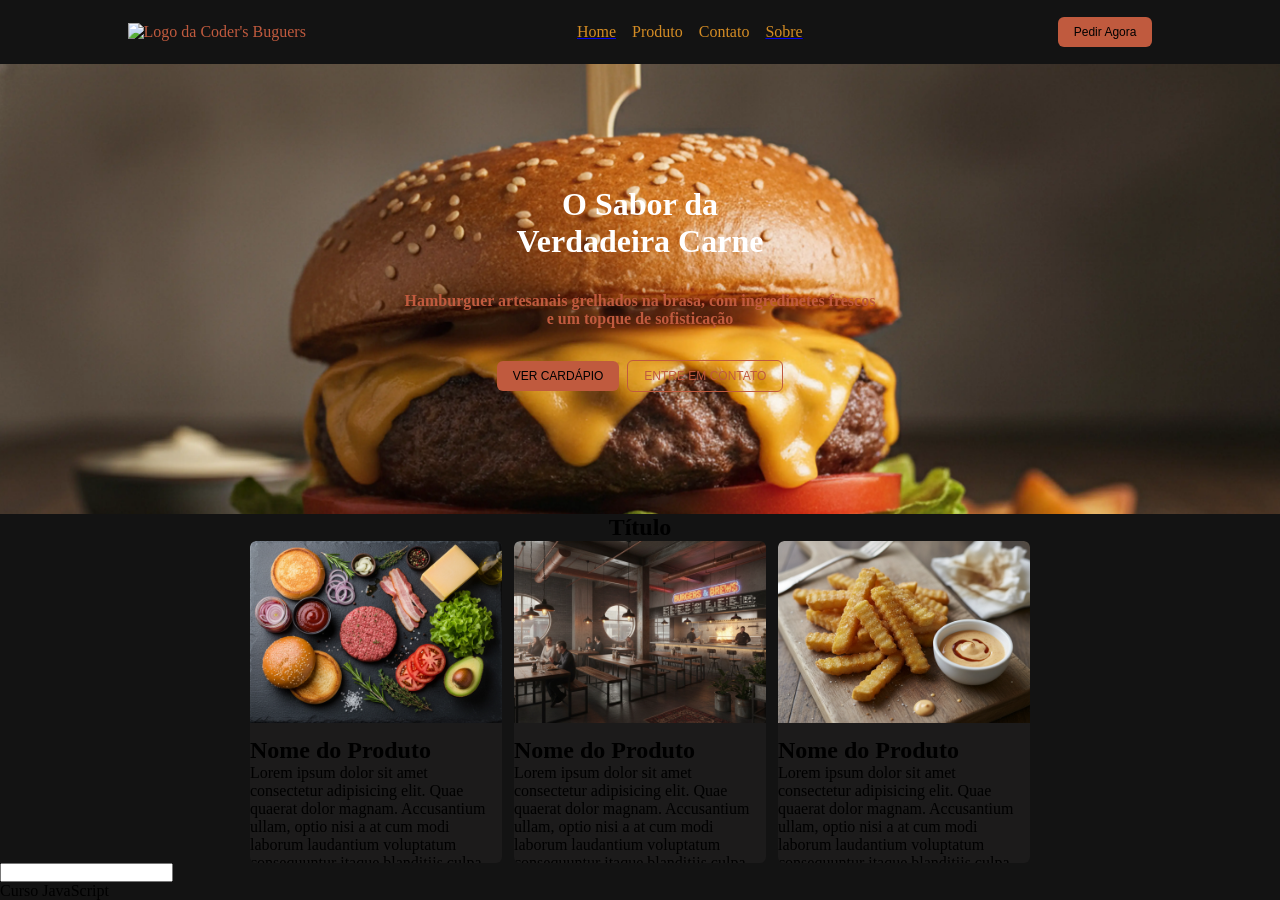
==== index.html @ d0cb2e18 "feat: banner stylization" ====
<!doctype html>
<html lang="pt-br">
  <head>
    <meta charset="UTF-8" />
    <meta name="viewport" content="width=device-width, initial-scale=1.0" />
    <title>Coder's Buguers</title>
    <link rel="stylesheet" href="style.css" />
  </head>
  <body>
    <header>
      <div>
        <img src="" alt="Logo da Coder's Buguers" />
      </div>
      <nav>
        <ul>
          <a href="#">
            <li class="nav-link">Home</li>
          </a>
          <li class="nav-link">Produto</li>
          <li class="nav-link">Contato</li>
          <a href="./sobre.html">
            <li class="nav-link">Sobre</li>
          </a>
        </ul>
      </nav>
      <button class="ask">Pedir Agora</button>
    </header>

    <div class="banner">
      <div class="container">
        <h2 class="title-banner">O Sabor da <br> Verdadeira Carne</h2>
        <p class="description-banner">Hamburguer artesanais grelhados na brasa, com ingredinetes frescos <br> e um topque de sofisticação </p>
        <div class="btn-menu">
          <button class="btn btn-banner">VER CARDÁPIO</button>
          <button class="btn btn-contact">ENTRE EM CONTATO</button>
        </div>
      </div>
      </div>
    </div>

    <section class="carrocel-blog">
      <h2>Título</h2>
      <div class="carrocel-product">
        <div class="card-product">
          <img class="box-img" src="./img/img1.webp" alt="Produto" />
          <h2 class="box-title">Nome do Produto</h2>
          <p class="text word">
            Lorem ipsum dolor sit amet consectetur adipisicing elit. Quae
            quaerat dolor magnam. Accusantium ullam, optio nisi a at cum modi
            laborum laudantium voluptatum consequuntur itaque blanditiis culpa
            nostrum impedit saepe!
          </p>
        </div>
        <div class="card-product">
          <img class="box-img" src="./img/img2.webp" alt="Produto" />
          <h2 class="box-title">Nome do Produto</h2>
          <p class="text word">
            Lorem ipsum dolor sit amet consectetur adipisicing elit. Quae
            quaerat dolor magnam. Accusantium ullam, optio nisi a at cum modi
            laborum laudantium voluptatum consequuntur itaque blanditiis culpa
            nostrum impedit saepe!
          </p>
        </div>
        <div class="card-product">
          <img class="box-img" src="img/img3.webp" alt="Produto" />
          <h2 class="box-title">Nome do Produto</h2>
          <p class="text word">
            Lorem ipsum dolor sit amet consectetur adipisicing elit. Quae
            quaerat dolor magnam. Accusantium ullam, optio nisi a at cum modi
            laborum laudantium voluptatum consequuntur itaque blanditiis culpa
            nostrum impedit saepe!
          </p>
        </div>
      </div>
    </section>
    
    <section>
      <form>
        <input type="text" />
      </form>
    </section>
    <footer>
      <p>Curso JavaScript</p>
    </footer>
    <script src="./script.js"></script>
  </body>
</html>
---- style.css ----
:root {
  --primary: #c05a3e;
  --secondary: #d48c24;
  --tertiary: #131313;
  --neutral: #575555;
  --background-card: #1c1b1b;
}

* {
  margin: 0;
  padding: 0;
  box-sizing: border-box;
}

body {
  background-color: var(--tertiary);
  height: 100dvb;
}

/**************************** HEADER *******************************/

header {
  color: var(--primary);
  display: flex;
  justify-content: space-around;
  align-items: center;
  height: 64px;
}

ul {
  display: flex;
  list-style-type: none;
}

.nav-link {
  display: flex;
  border-radius: 0px;
  padding-left: 16px;
  color: var(--secondary);
}

.nav-link:hover {
  cursor: pointer;
  color: var(--primary);
}

.nav-link:active {
  color: green;
  border-bottom: 8px;
}

.ask {
  display: flex;
  background-color: var(--primary);
  font-size: 12px;
  padding: 8px 16px;
  border-radius: 6px;
  cursor: pointer;
  border: none;
}

.ask {
  display: flex;
  background-color: var(--primary);
  font-size: 12px;
  padding: 8px 16px;
  border-radius: 6px;
  cursor: pointer;
  border: none;
}

/**************************** HEADER *******************************/
/**************************** BANNER *******************************/

.banner {
  height: 450px;
  display: flex;
  align-items: center;
  justify-content: center;
  background-image: url("./img/img4.webp");
  background-repeat: no-repeat;
  background-size: 100%;
}

.container {
  display: flex;
  flex-direction: column;
  gap: 32px;
}

.title-banner {
  color: white;
  font-size: 32px;
  font-weight: bold;
  text-align: center;
}

.description-banner {
  color: var(--primary);
  font-size: 16px;
  font-weight: bolder;
  text-align: center;
}

.btn-menu{
  display: flex;
  align-items: center;
  justify-content: center;
  gap: 8px;
}

.btn {
  font-size: 12px;
  padding: 8px 16px;
  border-radius: 6px;
  cursor: pointer;
  border: none;
}

.btn-banner {
  background-color: var(--primary);
  font-size: 12px;
}

.btn-contact{
  background-color: transparent;
  border: 2px var(--primary) solid;
  color: var(--primary);
  border-width: thin;
  font-size: 12px;
}

/**************************** BANNER *******************************/
/****************************  BLOG  *******************************/
.carrocel-blog {
  display: flex;
  flex-direction: column;
  align-items: center;
}

.carrocel-product {
  display: flex;
  gap: 12px;
}

.card-product {
  background-color: aliceblue;
  width: 252px;
  height: 322px;
  background-color: #1c1b1b;
  overflow: hidden;
  border-radius: 6px;
}

.box-img {
  width: 252px;
  height: 182px;
  margin-right: 15px;
  margin-bottom: 10px;
  overflow: hidden;
  border-radius: 6px 6px 0px 0px;
}

/****************************  BLOG  *******************************/
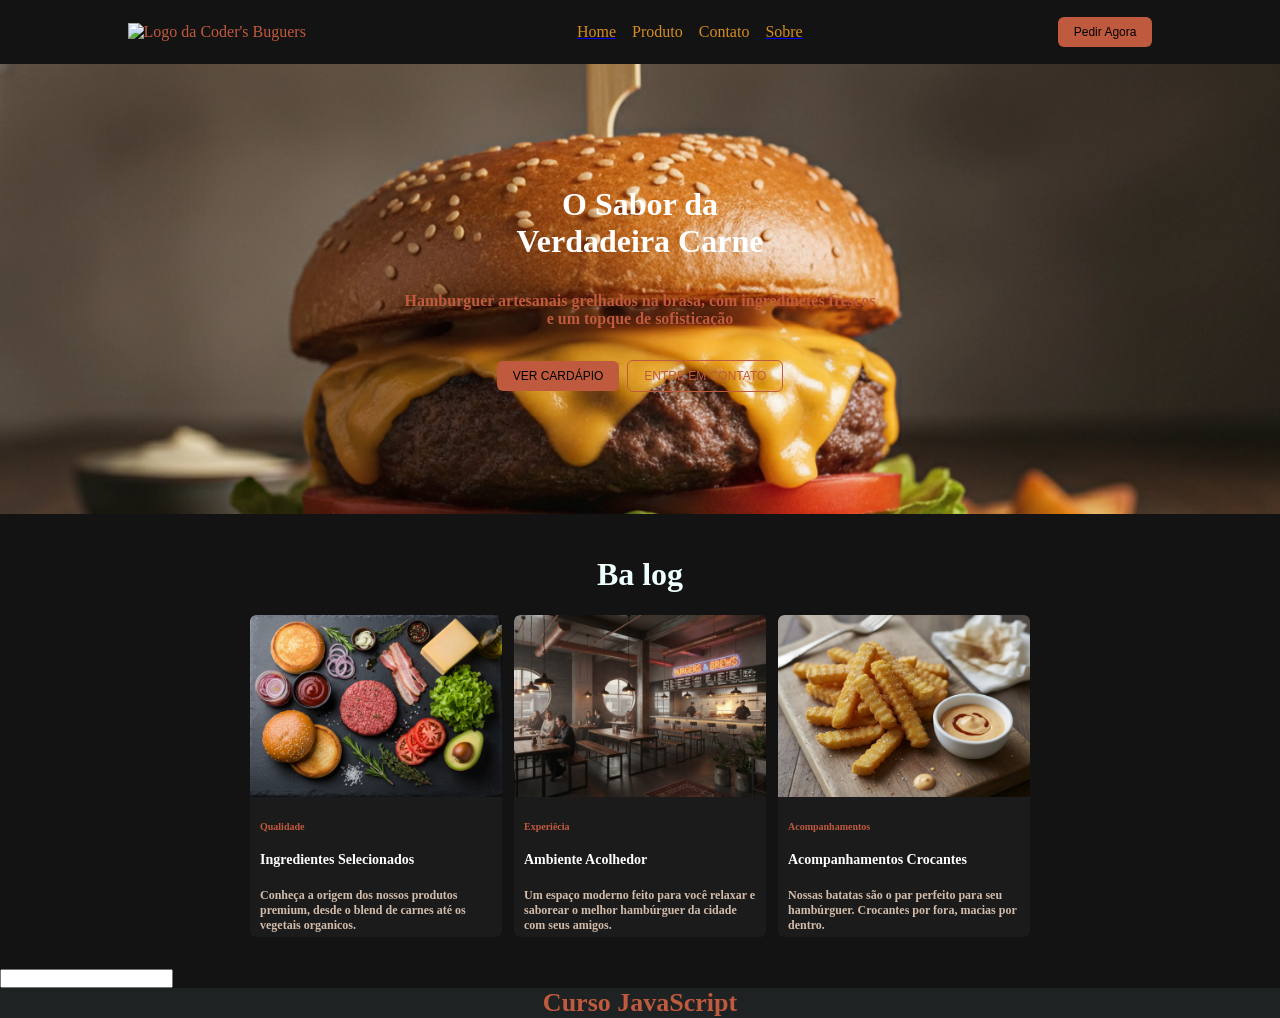
==== commit 409f96bf: "fix: soluction conflicts" ====
--- a/index.html
+++ b/index.html
@@ -39,39 +39,38 @@
     </div>
 
     <section class="carrocel-blog">
-      <h2>Título</h2>
+      <h2 class="sub">Ba log</h2>
       <div class="carrocel-product">
         <div class="card-product">
-          <img class="box-img" src="./img/img1.webp" alt="Produto" />
-          <h2 class="box-title">Nome do Produto</h2>
-          <p class="text word">
-            Lorem ipsum dolor sit amet consectetur adipisicing elit. Quae
-            quaerat dolor magnam. Accusantium ullam, optio nisi a at cum modi
-            laborum laudantium voluptatum consequuntur itaque blanditiis culpa
-            nostrum impedit saepe!
-          </p>
-        </div>
-        <div class="card-product">
-          <img class="box-img" src="./img/img2.webp" alt="Produto" />
-          <h2 class="box-title">Nome do Produto</h2>
-          <p class="text word">
-            Lorem ipsum dolor sit amet consectetur adipisicing elit. Quae
-            quaerat dolor magnam. Accusantium ullam, optio nisi a at cum modi
-            laborum laudantium voluptatum consequuntur itaque blanditiis culpa
-            nostrum impedit saepe!
-          </p>
-        </div>
-        <div class="card-product">
-          <img class="box-img" src="img/img3.webp" alt="Produto" />
-          <h2 class="box-title">Nome do Produto</h2>
-          <p class="text word">
-            Lorem ipsum dolor sit amet consectetur adipisicing elit. Quae
-            quaerat dolor magnam. Accusantium ullam, optio nisi a at cum modi
-            laborum laudantium voluptatum consequuntur itaque blanditiis culpa
-            nostrum impedit saepe!
-          </p>
-        </div>
+        <img class="box-img" src="./img/img1.webp" alt="Produto" />
+        <h2 class="box-title">Qualidade</h2>
+        <h3 class="boxh3">Ingredientes Selecionados</h3>
+        <p class="text-word">
+          Conheça a origem dos nossos produtos
+          premium, desde o blend de carnes até os
+          vegetais organicos.
+        </p>
       </div>
+      <div class="card-product">
+        <img class="box-img" src="./img/img2.webp" alt="Produto" />
+        <h2 class="box-title"> Experiêcia </h2>
+        <h3 class="boxh3">Ambiente Acolhedor</h3>
+        <p class="text-word">
+          Um espaço moderno feito para você relaxar e
+          saborear o melhor hambúrguer da cidade com
+          seus amigos.
+        </p>
+      </div>
+      <div class="card-product">
+        <img class="box-img" src="img/img3.webp" alt="Produto" />
+        <h2 class="box-title">Acompanhamentos</h2>
+        <h3 class="boxh3">Acompanhamentos Crocantes</h3>
+        <p class="text-word">
+            Nossas batatas são o par perfeito para seu hambúrguer. Crocantes por fora, macias por dentro. 
+        </p>
+      </div>
+      </div>
+      
     </section>
     
     <section>
@@ -79,8 +78,8 @@
         <input type="text" />
       </form>
     </section>
-    <footer>
-      <p>Curso JavaScript</p>
+    <footer class="footer">
+      <p class="blogone">Curso JavaScript</p>
     </footer>
     <script src="./script.js"></script>
   </body>
--- a/style.css
+++ b/style.css
@@ -1,9 +1,10 @@
-:root {
-  --primary: #c05a3e;
-  --secondary: #d48c24;
-  --tertiary: #131313;
-  --neutral: #575555;
-  --background-card: #1c1b1b;
+:root{
+    --primary: #C05A3E;
+    --secondary: #D48C24;
+    --tertiary: #131313;
+    --neutral: #575555;
+    --background-card: #1C1B1B;
+    
 }
 
 * {
@@ -136,6 +137,7 @@
   display: flex;
   flex-direction: column;
   align-items: center;
+  padding: 32px;
 }
 
 .carrocel-product {
@@ -159,6 +161,44 @@
   margin-bottom: 10px;
   overflow: hidden;
   border-radius: 6px 6px 0px 0px;
-}
-
+  
+}
+
+.text-word{
+    color:#D1BCAB;
+    font-size: 12px;
+    font-weight: bold;
+    padding: 10px;
+    
+}
+.box-title{
+    color:var(--primary);
+    padding: 10px;
+    font-size: 10px;
+}
+    .sub{
+      
+      background-color: var(--tertiary);
+      color: azure;
+      font-size: 32px;
+      padding: 10px;
+      margin-bottom: 12px;
+    }
+    
+    .boxh3{
+      color: white;
+      font-size: 14px;
+      padding: 10px;
+
+      }
 /****************************  BLOG  *******************************/
+.footer{
+  background-color: rgb(31, 34, 34);
+  
+}
+.blogone{
+  text-align: center;
+  color: #C05A3E;
+  font-size: 26px;
+  font-weight: bold;
+}
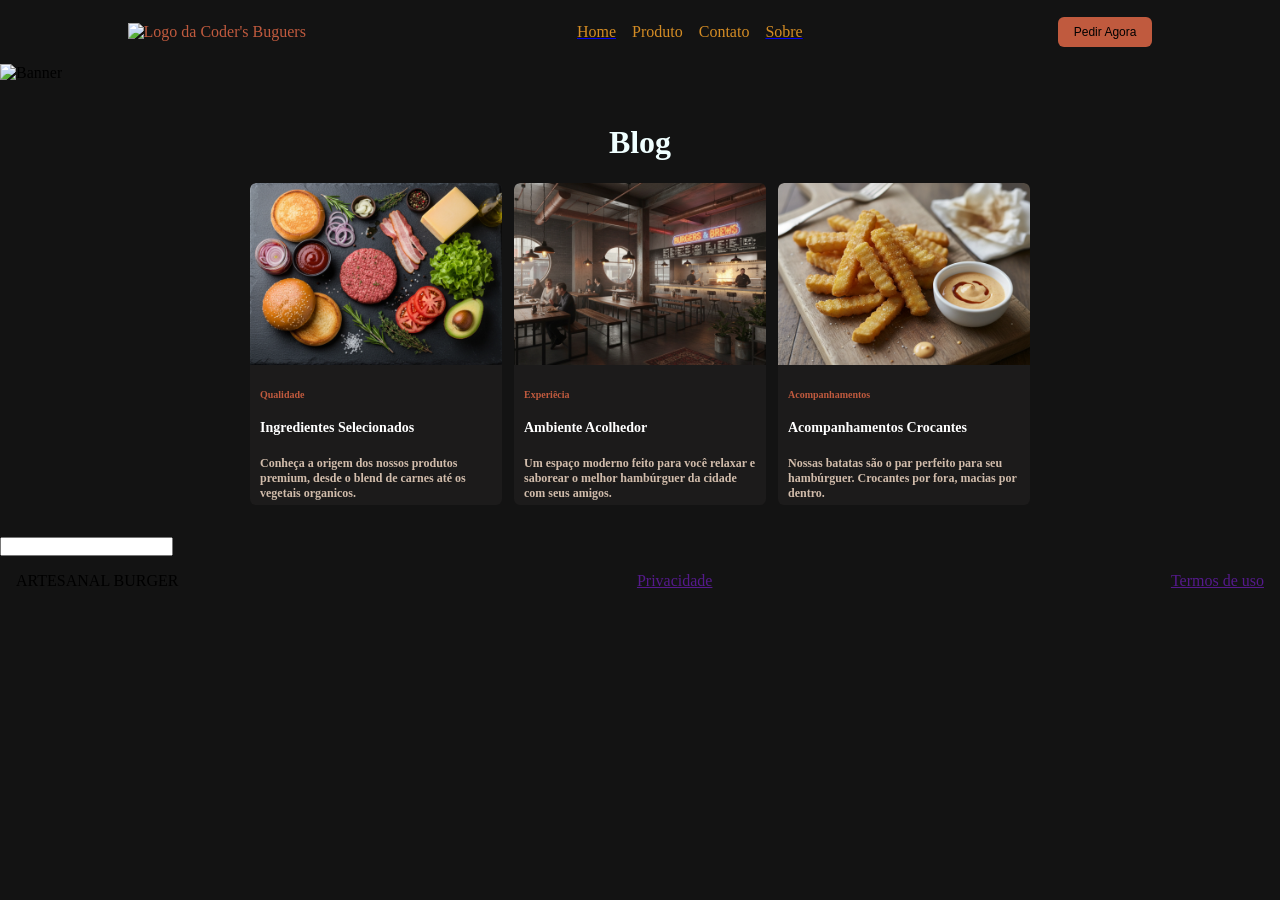
==== commit e9f1eee7: "feat: changes style" ====
--- a/index.html
+++ b/index.html
@@ -1,45 +1,42 @@
 <!doctype html>
 <html lang="pt-br">
-  <head>
-    <meta charset="UTF-8" />
-    <meta name="viewport" content="width=device-width, initial-scale=1.0" />
-    <title>Coder's Buguers</title>
-    <link rel="stylesheet" href="style.css" />
-  </head>
-  <body>
+<head>
+  <meta charset="UTF-8" />
+  <meta name="viewport" content="width=device-width, initial-scale=1.0" />
+  <title>Coder's Buguers</title>
+  <link rel="stylesheet" href="style.css" />
+</head>
+<body>
     <header>
-      <div>
+       <div>
         <img src="" alt="Logo da Coder's Buguers" />
-      </div>
+      </div>  
       <nav>
         <ul>
-          <a href="#">
-            <li class="nav-link">Home</li>
-          </a>
+          <a href="#" >
+            <li class="nav-link">Home</li>          
+          </a> 
           <li class="nav-link">Produto</li>
           <li class="nav-link">Contato</li>
-          <a href="./sobre.html">
+          <a href="./sobre.html" >
             <li class="nav-link">Sobre</li>
-          </a>
-        </ul>
+          </a> 
+        </ul> 
       </nav>
-      <button class="ask">Pedir Agora</button>
+      <button class="ask">
+        Pedir Agora
+      </button>
+    
+
+
     </header>
-
+    
     <div class="banner">
-      <div class="container">
-        <h2 class="title-banner">O Sabor da <br> Verdadeira Carne</h2>
-        <p class="description-banner">Hamburguer artesanais grelhados na brasa, com ingredinetes frescos <br> e um topque de sofisticação </p>
-        <div class="btn-menu">
-          <button class="btn btn-banner">VER CARDÁPIO</button>
-          <button class="btn btn-contact">ENTRE EM CONTATO</button>
-        </div>
-      </div>
-      </div>
+      <img src="" alt="Banner" />
     </div>
 
     <section class="carrocel-blog">
-      <h2 class="sub">Ba log</h2>
+      <h2 class="sub">Blog</h2>
       <div class="carrocel-product">
         <div class="card-product">
         <img class="box-img" src="./img/img1.webp" alt="Produto" />
@@ -72,15 +69,16 @@
       </div>
       
     </section>
-    
     <section>
       <form>
         <input type="text" />
       </form>
     </section>
     <footer class="footer">
-      <p class="blogone">Curso JavaScript</p>
+      <p class="f1">ARTESANAL BURGER</p>
+      <a href="">Privacidade</a>
+      <a href="">Termos de uso</a>
     </footer>
     <script src="./script.js"></script>
-  </body>
-</html>
+</body>
+</html>
--- a/style.css
+++ b/style.css
@@ -73,44 +73,9 @@
 /**************************** HEADER *******************************/
 /**************************** BANNER *******************************/
 
-.banner {
-  height: 450px;
+#nav-cardapio {
   display: flex;
-  align-items: center;
-  justify-content: center;
-  background-image: url("./img/img4.webp");
-  background-repeat: no-repeat;
-  background-size: 100%;
-}
-
-.container {
-  display: flex;
-  flex-direction: column;
-  gap: 32px;
-}
-
-.title-banner {
-  color: white;
-  font-size: 32px;
-  font-weight: bold;
-  text-align: center;
-}
-
-.description-banner {
-  color: var(--primary);
-  font-size: 16px;
-  font-weight: bolder;
-  text-align: center;
-}
-
-.btn-menu{
-  display: flex;
-  align-items: center;
-  justify-content: center;
-  gap: 8px;
-}
-
-.btn {
+  background-color: var(--primary);
   font-size: 12px;
   padding: 8px 16px;
   border-radius: 6px;
@@ -118,17 +83,14 @@
   border: none;
 }
 
-.btn-banner {
-  background-color: var(--primary);
+#nav-contado {
+  display: flex;
+  justify-content: space-evenly;
+  border-radius: 6px;
+  border: solid var(--primary);
   font-size: 12px;
-}
-
-.btn-contact{
-  background-color: transparent;
-  border: 2px var(--primary) solid;
+  padding: 8px 16px;
   color: var(--primary);
-  border-width: thin;
-  font-size: 12px;
 }
 
 /**************************** BANNER *******************************/
@@ -193,12 +155,9 @@
       }
 /****************************  BLOG  *******************************/
 .footer{
-  background-color: rgb(31, 34, 34);
+  display: flex;
+  justify-content: space-between;
+  align-items: center;
+  padding: 16px 16px;
   
 }
-.blogone{
-  text-align: center;
-  color: #C05A3E;
-  font-size: 26px;
-  font-weight: bold;
-}
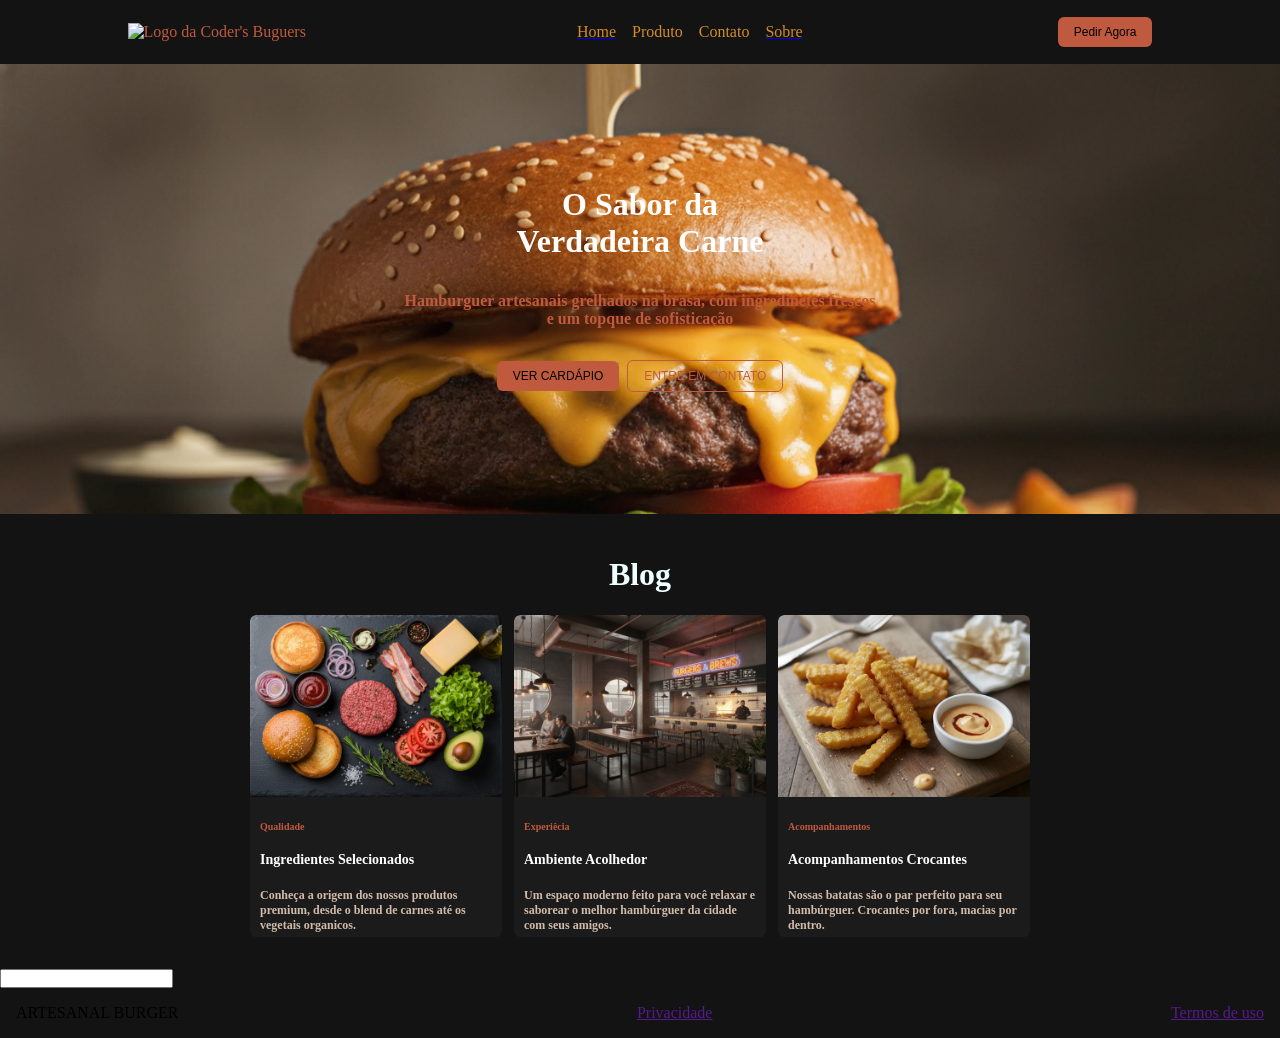
==== commit e0842a7d: "Merge branch 'main' of https://github.com/tetevosacramento-spec/coders-burguer" ====
--- a/index.html
+++ b/index.html
@@ -1,38 +1,41 @@
 <!doctype html>
 <html lang="pt-br">
-<head>
-  <meta charset="UTF-8" />
-  <meta name="viewport" content="width=device-width, initial-scale=1.0" />
-  <title>Coder's Buguers</title>
-  <link rel="stylesheet" href="style.css" />
-</head>
-<body>
+  <head>
+    <meta charset="UTF-8" />
+    <meta name="viewport" content="width=device-width, initial-scale=1.0" />
+    <title>Coder's Buguers</title>
+    <link rel="stylesheet" href="style.css" />
+  </head>
+  <body>
     <header>
-       <div>
+      <div>
         <img src="" alt="Logo da Coder's Buguers" />
-      </div>  
+      </div>
       <nav>
         <ul>
-          <a href="#" >
-            <li class="nav-link">Home</li>          
-          </a> 
+          <a href="#">
+            <li class="nav-link">Home</li>
+          </a>
           <li class="nav-link">Produto</li>
           <li class="nav-link">Contato</li>
-          <a href="./sobre.html" >
+          <a href="./sobre.html">
             <li class="nav-link">Sobre</li>
-          </a> 
-        </ul> 
+          </a>
+        </ul>
       </nav>
-      <button class="ask">
-        Pedir Agora
-      </button>
-    
+      <button class="ask">Pedir Agora</button>
+    </header>
 
-
-    </header>
-    
     <div class="banner">
-      <img src="" alt="Banner" />
+      <div class="container">
+        <h2 class="title-banner">O Sabor da <br> Verdadeira Carne</h2>
+        <p class="description-banner">Hamburguer artesanais grelhados na brasa, com ingredinetes frescos <br> e um topque de sofisticação </p>
+        <div class="btn-menu">
+          <button class="btn btn-banner">VER CARDÁPIO</button>
+          <button class="btn btn-contact">ENTRE EM CONTATO</button>
+        </div>
+      </div>
+      </div>
     </div>
 
     <section class="carrocel-blog">
@@ -69,6 +72,7 @@
       </div>
       
     </section>
+    
     <section>
       <form>
         <input type="text" />
@@ -80,5 +84,5 @@
       <a href="">Termos de uso</a>
     </footer>
     <script src="./script.js"></script>
-</body>
-</html>+  </body>
+</html>
--- a/style.css
+++ b/style.css
@@ -73,24 +73,62 @@
 /**************************** HEADER *******************************/
 /**************************** BANNER *******************************/
 
-#nav-cardapio {
-  display: flex;
+.banner {
+  height: 450px;
+  display: flex;
+  align-items: center;
+  justify-content: center;
+  background-image: url("./img/img4.webp");
+  background-repeat: no-repeat;
+  background-size: 100%;
+}
+
+.container {
+  display: flex;
+  flex-direction: column;
+  gap: 32px;
+}
+
+.title-banner {
+  color: white;
+  font-size: 32px;
+  font-weight: bold;
+  text-align: center;
+}
+
+.description-banner {
+  color: var(--primary);
+  font-size: 16px;
+  font-weight: bolder;
+  text-align: center;
+}
+
+.btn-menu{
+  display: flex;
+  align-items: center;
+  justify-content: center;
+  gap: 8px;
+}
+
+.btn {
+  font-size: 12px;
+  padding: 8px 16px;
+  border-radius: 6px;
+  cursor: pointer;
+  border: none;
+}
+
+.btn-banner {
   background-color: var(--primary);
   font-size: 12px;
-  padding: 8px 16px;
-  border-radius: 6px;
-  cursor: pointer;
-  border: none;
-}
-
-#nav-contado {
-  display: flex;
-  justify-content: space-evenly;
-  border-radius: 6px;
-  border: solid var(--primary);
-  font-size: 12px;
-  padding: 8px 16px;
-  color: var(--primary);
+}
+
+.btn-contact{
+  background-color: transparent;
+  border: 2px var(--primary) solid;
+  color: var(--primary);
+  border-width: thin;
+  font-size: 12px;
 }
 
 /**************************** BANNER *******************************/
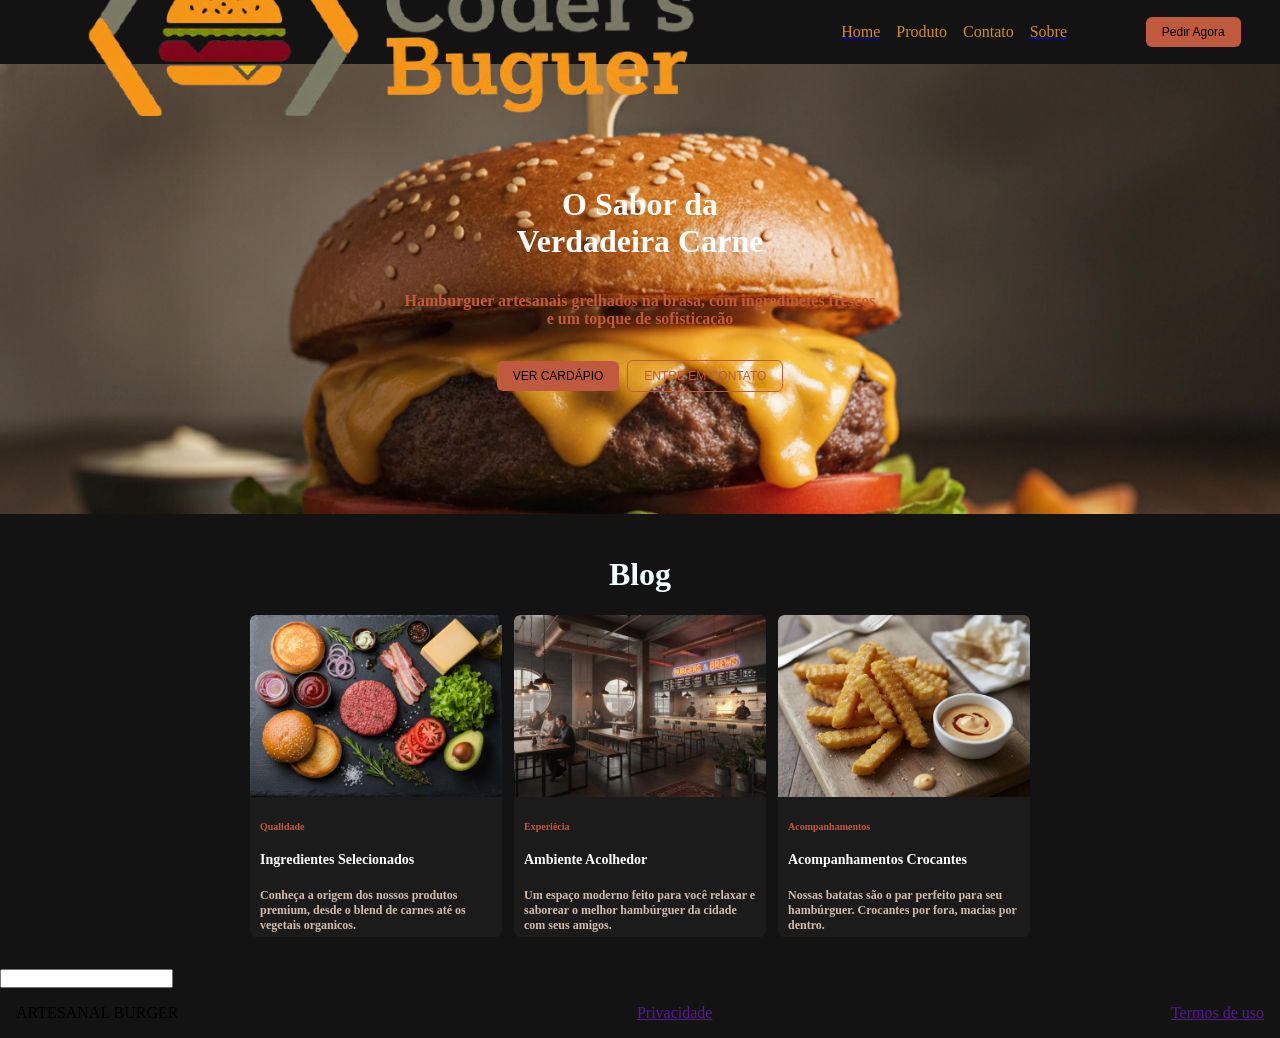
==== commit 3d0deb62: "feat: added logo and adjust structure" ====
--- a/index.html
+++ b/index.html
@@ -9,16 +9,16 @@
   <body>
     <header>
       <div>
-        <img src="" alt="Logo da Coder's Buguers" />
+        <img src="./img/logo.png" alt="Logo da Coder's Buguers" />
       </div>
       <nav>
         <ul>
-          <a href="#">
+          <a href="./index.html">
             <li class="nav-link">Home</li>
           </a>
           <li class="nav-link">Produto</li>
           <li class="nav-link">Contato</li>
-          <a href="./sobre.html">
+          <a href="./sobre/sobre.html">
             <li class="nav-link">Sobre</li>
           </a>
         </ul>
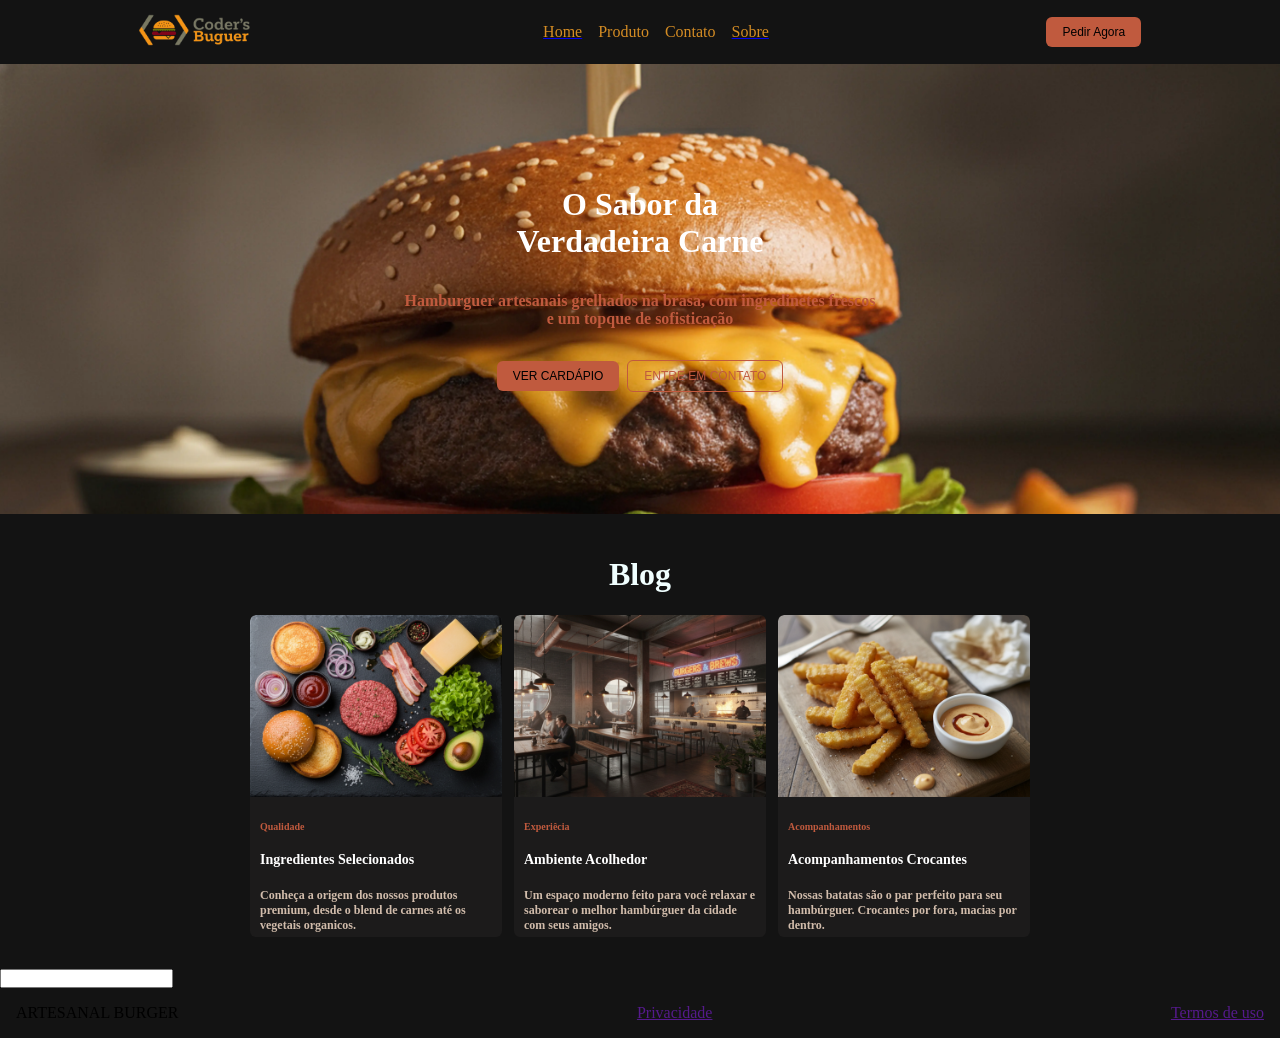
==== commit 16820325: "fix: adjust img logo home" ====
--- a/index.html
+++ b/index.html
@@ -9,7 +9,7 @@
   <body>
     <header>
       <div>
-        <img src="./img/logo.png" alt="Logo da Coder's Buguers" />
+        <img src="./img/logo.png" alt="Logo da Coder's Buguers" height="32px"/>
       </div>
       <nav>
         <ul>
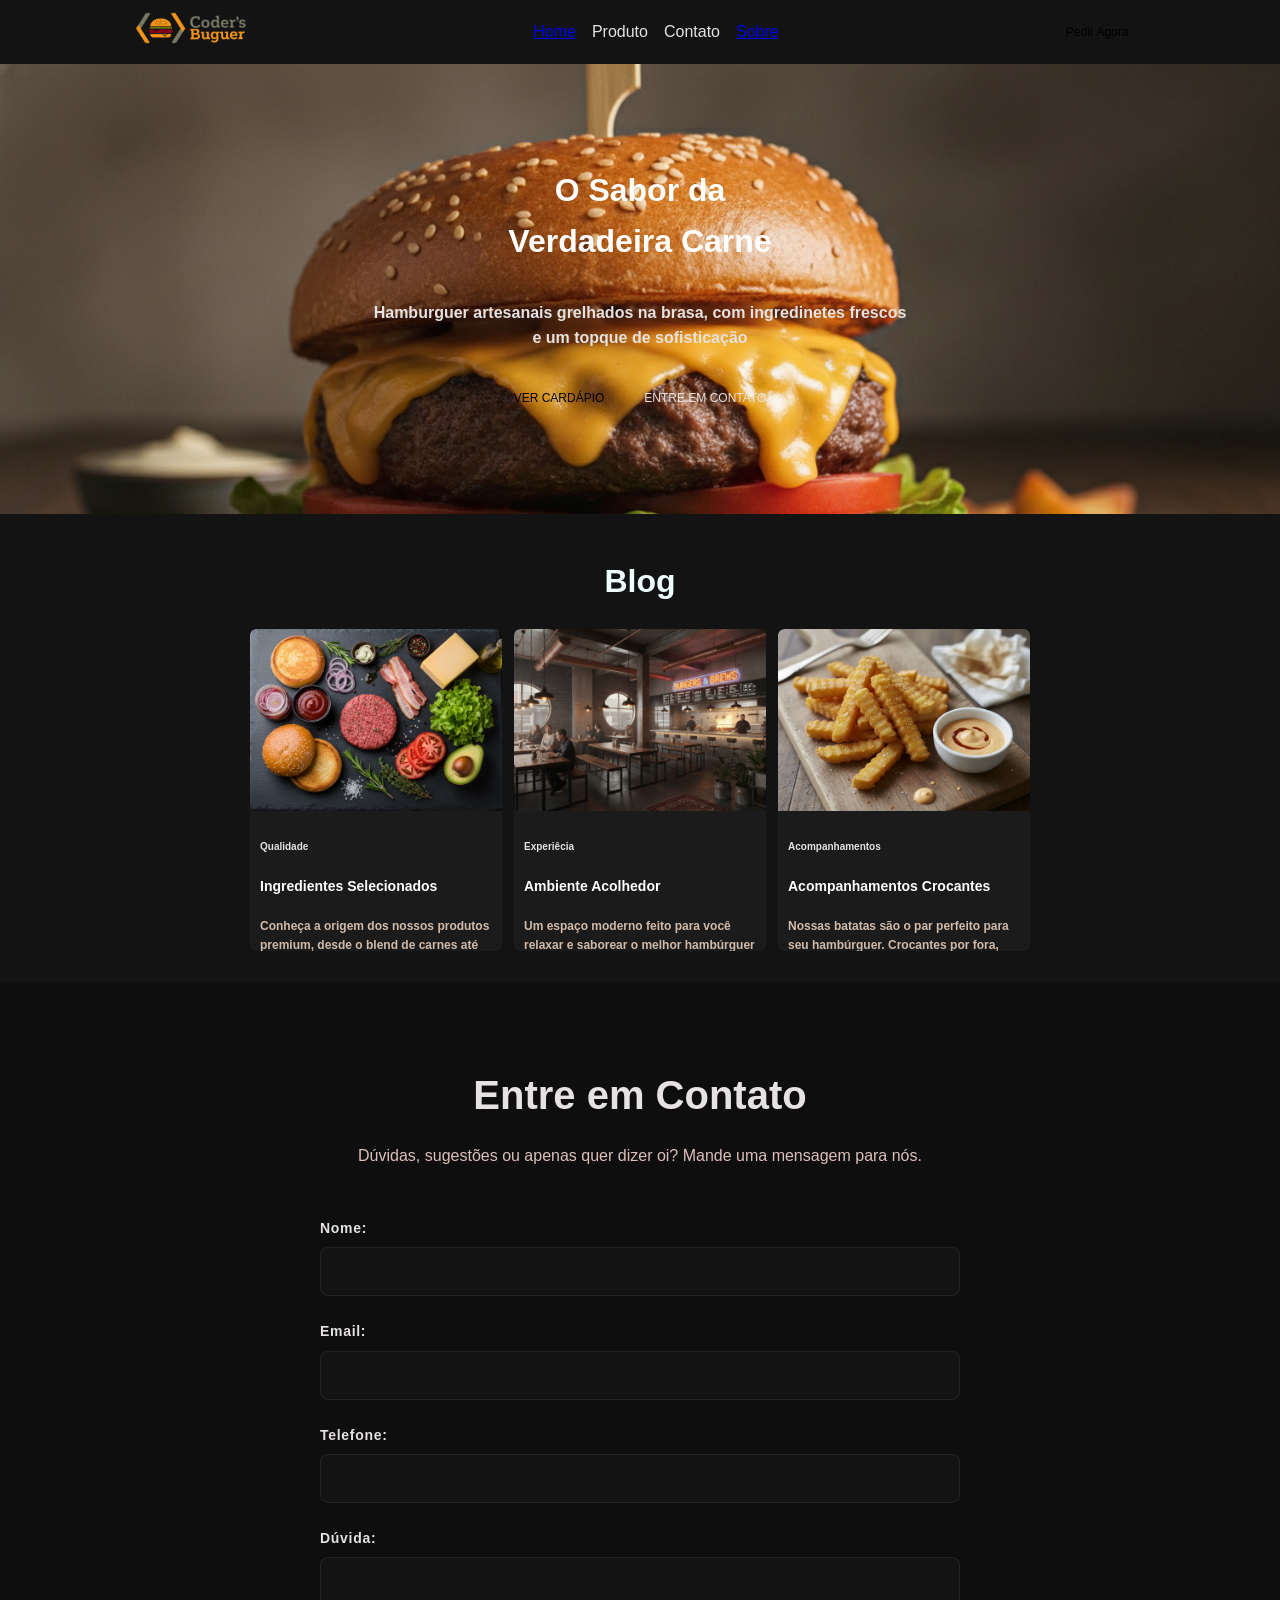
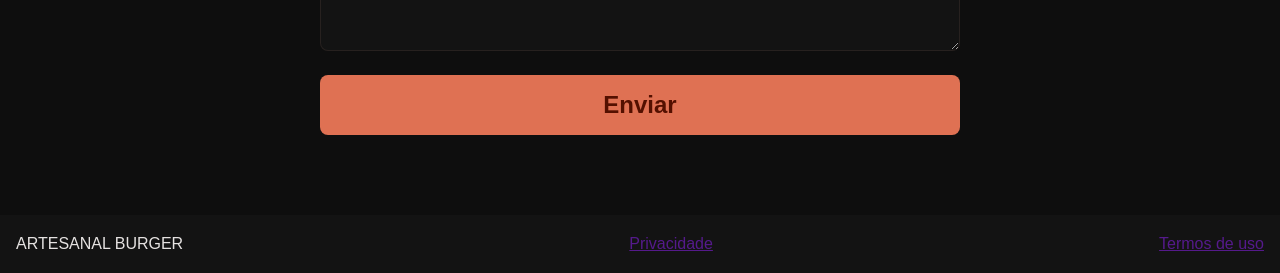
==== commit 7c7c6054: "feat: added form" ====
--- a/index.html
+++ b/index.html
@@ -73,11 +73,42 @@
       
     </section>
     
-    <section>
-      <form>
-        <input type="text" />
+    <section class="contact-section" id="contato">
+    <div class="form-container">
+      <div class="contact-header">
+        <h2 class="contact-title">Entre em Contato</h2>
+        <p class="contact-description">Dúvidas, sugestões ou apenas quer dizer oi? Mande uma mensagem para nós.</p>
+      </div>
+      
+      <form class="contact-form" onsubmit="event.preventDefault(); alert('Mensagem enviada com sucesso!');">
+        <div class="form-grid">
+          <div class="form-group">
+            <label class="form-label" for="nome">Nome:</label>
+            <input class="form-input" id="nome" required type="text">
+          </div>
+          
+          <div class="form-row">
+            <div class="form-group">
+              <label class="form-label" for="email">Email:</label>
+              <input class="form-input" id="email" required type="email">
+            </div>
+            <div class="form-group">
+              <label class="form-label" for="telefone">Telefone:</label>
+              <input class="form-input" id="telefone" type="tel">
+            </div>
+          </div>
+          
+          <div class="form-group">
+            <label class="form-label" for="duvida">Dúvida:</label>
+            <textarea class="form-textarea" id="duvida" required rows="4"></textarea>
+          </div>
+        </div>
+        
+        <button class="btn btn-submit" type="submit">Enviar</button>
       </form>
-    </section>
+    </div>
+  </section>
+
     <footer class="footer">
       <p class="f1">ARTESANAL BURGER</p>
       <a href="">Privacidade</a>
--- a/style.css
+++ b/style.css
@@ -1,21 +1,92 @@
-:root{
-    --primary: #C05A3E;
-    --secondary: #D48C24;
-    --tertiary: #131313;
-    --neutral: #575555;
-    --background-card: #1C1B1B;
-    
-}
-
+:root {
+  /* Cores Extraídas */
+  --color-primary: #ffb5a1;
+  --color-primary-container: #df7153;
+  --color-primary-fixed: #ffdbd1;
+  --color-primary-fixed-dim: #ffb5a1;
+  --color-on-primary: #601400;
+  --color-on-primary-container: #541000;
+  --color-on-primary-fixed: #3b0800;
+  --color-on-primary-fixed-variant: #7f2a12;
+  --color-inverse-primary: #9e4127;
+
+  --color-secondary: #ffb960;
+  --color-secondary-container: #c78218;
+  --color-secondary-fixed: #ffddb8;
+  --color-secondary-fixed-dim: #ffb960;
+  --color-on-secondary: #472a00;
+  --color-on-secondary-container: #3e2400;
+  --color-on-secondary-fixed: #2b1700;
+  --color-on-secondary-fixed-variant: #653e00;
+
+  --color-tertiary: #c8c6c5;
+  --color-tertiary-container: #929090;
+  --color-tertiary-fixed: #e5e2e1;
+  --color-tertiary-fixed-dim: #c8c6c5;
+  --color-on-tertiary: #313030;
+  --color-on-tertiary-container: #2a2a2a;
+  --color-on-tertiary-fixed: #1c1b1b;
+  --color-on-tertiary-fixed-variant: #474746;
+
+  --color-background: #131313;
+  --color-surface: #131313;
+  --color-surface-dim: #131313;
+  --color-surface-bright: #3a3939;
+  --color-surface-tint: #ffb5a1;
+  --color-surface-variant: #353534;
+  
+  --color-surface-container-lowest: #0e0e0e;
+  --color-surface-container-low: #1c1b1b;
+  --color-surface-container: #201f1f;
+  --color-surface-container-high: #2a2a2a;
+  --color-surface-container-highest: #353534;
+
+  --color-on-background: #e5e2e1;
+  --color-on-surface: #e5e2e1;
+  --color-on-surface-variant: #ddc0b9;
+  --color-inverse-surface: #e5e2e1;
+  --color-inverse-on-surface: #313030;
+
+  --color-outline: #a48b85;
+  --color-outline-variant: #56423d;
+
+  --color-error: #ffb4ab;
+  --color-error-container: #93000a;
+  --color-on-error: #690005;
+  --color-on-error-container: #ffdad6;
+
+  /* Spacing Tokens */
+  --margin-mobile: 16px;
+  --margin-desktop: 40px;
+  --gutter: 24px;
+  --container-max: 1280px;
+  --stack-sm: 8px;
+  --stack-md: 16px;
+  --stack-lg: 32px;
+  --section-gap: 80px;
+
+  /* Border Radius Tokens */
+  --radius-default: 0.125rem;
+  --radius-lg: 0.25rem;
+  --radius-xl: 0.5rem;
+  --radius-full: 0.75rem;
+  --radius-custom-card: 12px;
+}
+
+/* Reset Base */
 * {
   margin: 0;
   padding: 0;
   box-sizing: border-box;
 }
 
+
 body {
-  background-color: var(--tertiary);
-  height: 100dvb;
+  background-color: var(--color-background);
+  color: var(--color-on-surface);
+  font-family: "Hanken Grotesk", sans-serif;
+  line-height: 1.6;
+  overflow-x: hidden;
 }
 
 /**************************** HEADER *******************************/
@@ -192,6 +263,117 @@
 
       }
 /****************************  BLOG  *******************************/
+
+/* Contact Section */
+.contact-section {
+  padding-top: var(--section-gap);
+  padding-bottom: var(--section-gap);
+  background-color: var(--color-surface-container-lowest);
+}
+
+.form-container {
+  width: 100%;
+  max-width: 42rem;
+  margin: 0 auto;
+  padding-left: var(--margin-mobile);
+  padding-right: var(--margin-mobile);
+}
+
+.contact-header {
+  text-align: center;
+  margin-bottom: 48px;
+}
+
+.contact-title {
+  font-family: "Sora", sans-serif;
+  font-size: 32px;
+  font-weight: 700;
+  color: var(--color-on-surface);
+  margin-bottom: 16px;
+}
+
+@media (min-width: 768px) {
+  .contact-title {
+    font-size: 40px;
+  }
+}
+
+.contact-description {
+  font-size: 16px;
+  color: var(--color-on-surface-variant);
+}
+
+.contact-form {
+  display: flex;
+  flex-direction: column;
+  gap: 24px;
+}
+
+.form-grid {
+  display: flex;
+  flex-direction: column;
+  gap: 24px;
+}
+
+.form-row {
+  display: grid;
+  grid-template-cols: 1fr;
+  gap: 24px;
+}
+
+@media (min-width: 768px) {
+  .form-row {
+    grid-template-cols: repeat(2, minmax(0, 1fr));
+  }
+}
+
+.form-group {
+  display: flex;
+  flex-direction: column;
+}
+
+.form-label {
+  font-size: 14px;
+  font-weight: 600;
+  letter-spacing: 0.05em;
+  color: var(--color-on-surface);
+  margin-bottom: 8px;
+}
+
+.form-input,
+.form-textarea {
+  width: 100%;
+  background-color: var(--color-surface);
+  border: 1px solid rgba(86, 66, 61, 0.3);
+  border-radius: 8px;
+  padding: 16px;
+  color: var(--color-on-surface);
+  transition: all 0.3s ease;
+  outline: none;
+  font-family: inherit;
+}
+
+.form-input:focus,
+.form-textarea:focus {
+  border-color: var(--color-primary);
+  box-shadow: 0 0 0 2px rgba(255, 181, 161, 0.2);
+}
+
+.btn-submit {
+  width: 100%;
+  background-color: var(--color-primary-container);
+  color: var(--color-on-primary-container);
+  padding: 16px;
+  border-radius: 8px;
+  font-family: "Sora", sans-serif;
+  font-size: 24px;
+  font-weight: 600;
+}
+
+.btn-submit:hover {
+  filter: brightness(1.1);
+}
+
 .footer{
   display: flex;
   justify-content: space-between;
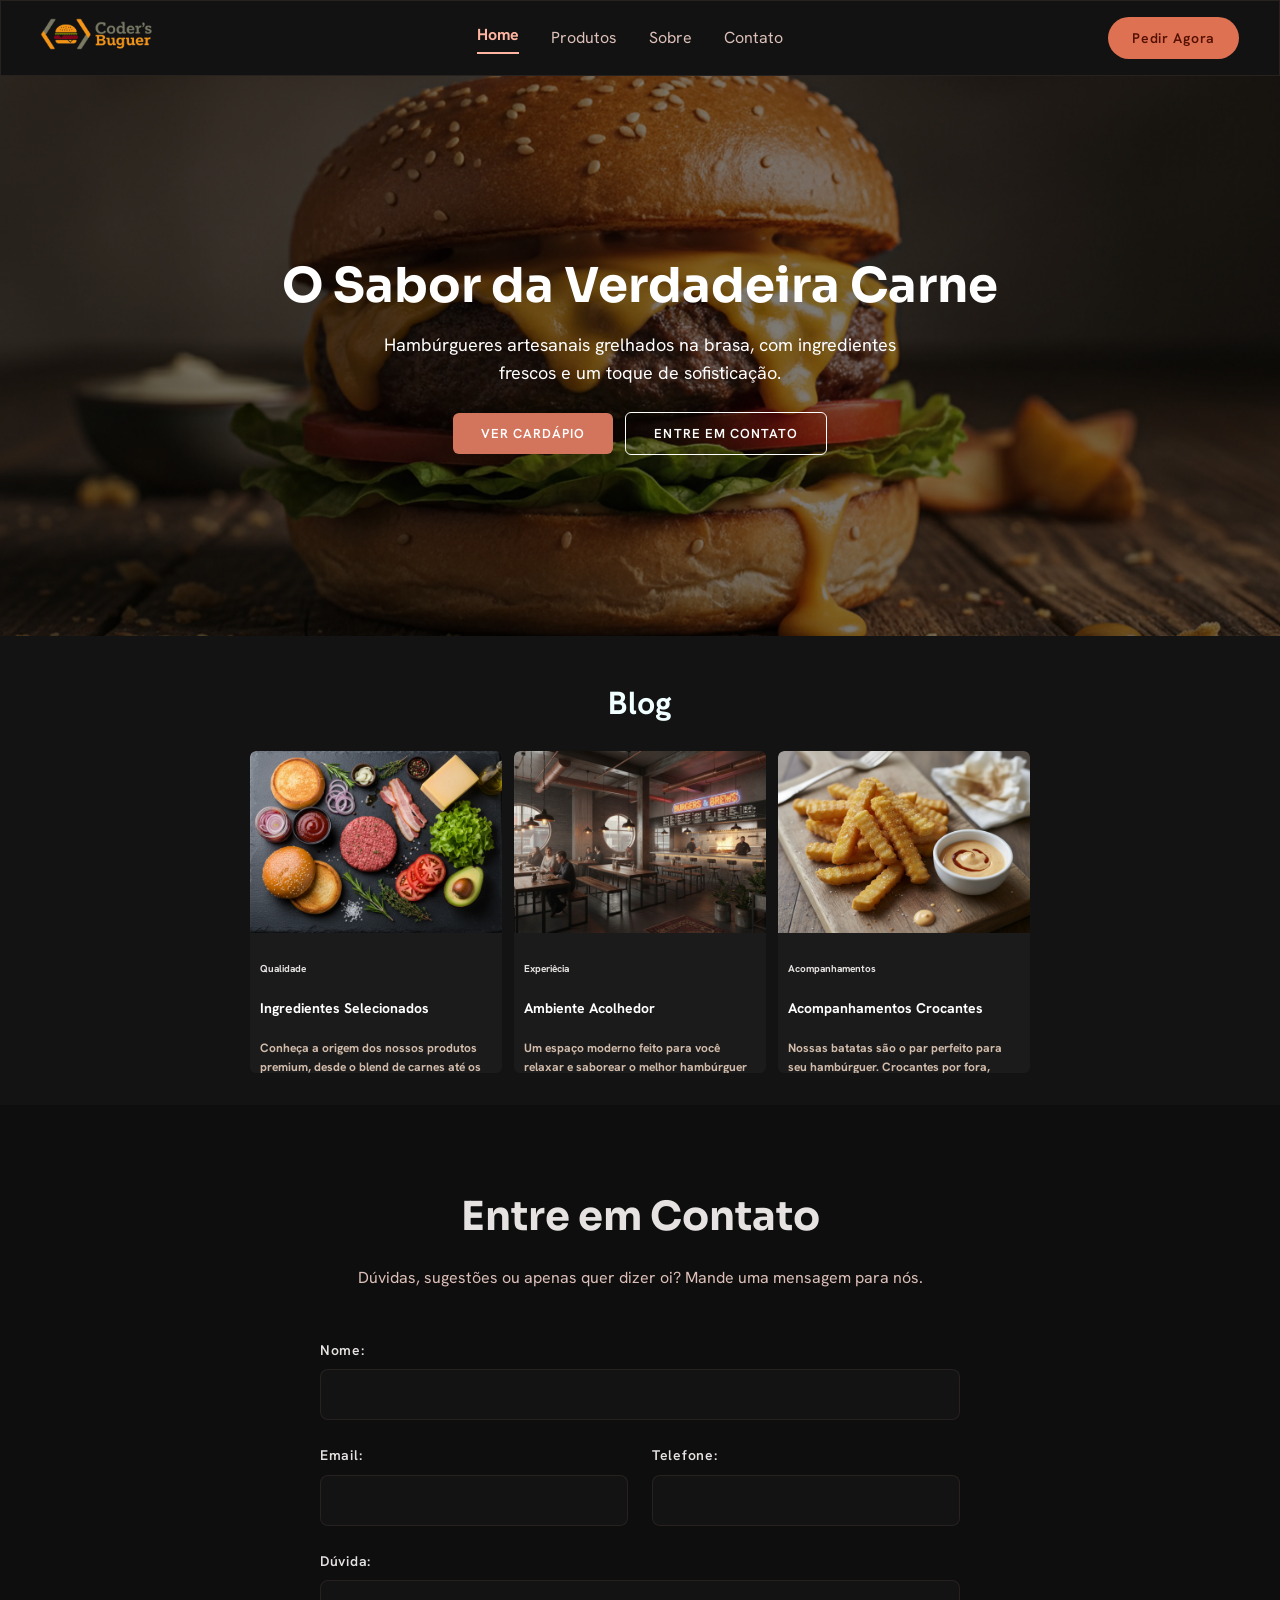
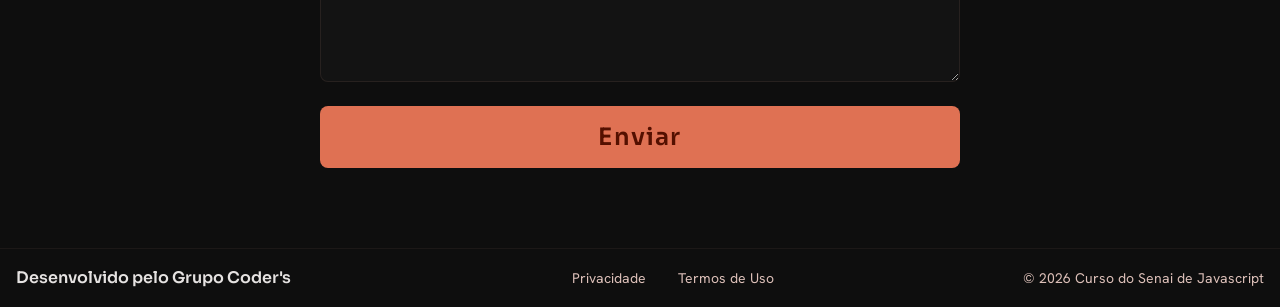
==== commit ea7e1279: "feat: adjust header, banner and footer" ====
--- a/index.html
+++ b/index.html
@@ -4,39 +4,37 @@
     <meta charset="UTF-8" />
     <meta name="viewport" content="width=device-width, initial-scale=1.0" />
     <title>Coder's Buguers</title>
+    <link href="https://fonts.googleapis.com/css2?family=Sora:wght@400;600;700;800&family=Hanken+Grotesk:wght@400;600&display=swap" rel="stylesheet">
     <link rel="stylesheet" href="style.css" />
   </head>
   <body>
-    <header>
-      <div>
-        <img src="./img/logo.png" alt="Logo da Coder's Buguers" height="32px"/>
+    <header class="main-header">
+      <div class="header-container">
+        <a href="./index.html">
+          <img src="./img/logo.png" alt="Logo da Coder's Buguers" height="32px">
+        </a>
+        <nav class="nav-menu">
+          <a class="nav-link active" href="./index.html">Home</a>
+          <a class="nav-link" href="#">Produtos</a>
+          <a class="nav-link" href="./sobre/sobre.html">Sobre</a>
+          <a class="nav-link" href="#contato">Contato</a>
+        </nav>
+        <button class="btn btn-primary-container">
+          Pedir Agora
+        </button>
       </div>
-      <nav>
-        <ul>
-          <a href="./index.html">
-            <li class="nav-link">Home</li>
-          </a>
-          <li class="nav-link">Produto</li>
-          <li class="nav-link">Contato</li>
-          <a href="./sobre/sobre.html">
-            <li class="nav-link">Sobre</li>
-          </a>
-        </ul>
-      </nav>
-      <button class="ask">Pedir Agora</button>
     </header>
 
-    <div class="banner">
-      <div class="container">
-        <h2 class="title-banner">O Sabor da <br> Verdadeira Carne</h2>
-        <p class="description-banner">Hamburguer artesanais grelhados na brasa, com ingredinetes frescos <br> e um topque de sofisticação </p>
+    <section class="banner">
+      <div class="banner-content">
+        <h1 class="title-banner">O Sabor da Verdadeira Carne</h1>
+        <p class="description-banner">Hambúrgueres artesanais grelhados na brasa, com ingredientes frescos e um toque de sofisticação.</p>
         <div class="btn-menu">
           <button class="btn btn-banner">VER CARDÁPIO</button>
           <button class="btn btn-contact">ENTRE EM CONTATO</button>
         </div>
       </div>
-      </div>
-    </div>
+    </section>
 
     <section class="carrocel-blog">
       <h2 class="sub">Blog</h2>
@@ -109,10 +107,15 @@
     </div>
   </section>
 
-    <footer class="footer">
-      <p class="f1">ARTESANAL BURGER</p>
-      <a href="">Privacidade</a>
-      <a href="">Termos de uso</a>
+    <footer class="main-footer">
+      <div class="footer-container">
+        <span class="footer-logo" title="Estevão, Jhonatan e Matheus">Desenvolvido pelo Grupo Coder's</span>
+        <div class="footer-links">
+          <span class="footer-link">Privacidade</span>
+          <span class="footer-link">Termos de Uso</span>
+        </div>
+        <div class="footer-copy">© 2026 Curso do Senai de Javascript</div>
+      </div>
     </footer>
     <script src="./script.js"></script>
   </body>
--- a/style.css
+++ b/style.css
@@ -89,117 +89,243 @@
   overflow-x: hidden;
 }
 
+/* Botões */
+.btn {
+  font-family: "Hanken Grotesk", sans-serif;
+  font-size: 14px;
+  font-weight: 600;
+  letter-spacing: 0.05em;
+  padding: 12px 24px;
+  border-radius: 9999px;
+  border: none;
+  cursor: pointer;
+  transition: all 0.3s ease;
+}
+
+.btn:active {
+  opacity: 0.8;
+}
+
+.btn-primary-container {
+  background-color: var(--color-primary-container);
+  color: var(--color-on-primary-container);
+}
+
+.btn-primary-container:hover {
+  background-color: var(--color-secondary-container);
+}
+
+.btn-primary {
+  background-color: var(--color-primary);
+  color: var(--color-on-primary);
+}
+
+.btn-primary:hover {
+  background-color: var(--color-secondary);
+}
+
+.btn-outline {
+  background-color: transparent;
+  border: 1px solid var(--color-primary);
+  color: var(--color-primary);
+}
+
+.btn-outline:hover {
+  background-color: rgba(255, 181, 161, 0.1);
+}
+
+.btn-with-icon {
+  display: inline-flex;
+  align-items: center;
+  justify-content: center;
+  gap: 8px;
+  padding: 16px 32px;
+}
+
 /**************************** HEADER *******************************/
 
-header {
-  color: var(--primary);
-  display: flex;
-  justify-content: space-around;
-  align-items: center;
-  height: 64px;
-}
-
-ul {
-  display: flex;
-  list-style-type: none;
+.main-header {
+  position: sticky;
+  top: 0;
+  z-index: 50;
+  background-color: rgba(19, 19, 19, 0.9);
+  backdrop-filter: blur(12px);
+  border: 1px solid rgba(86, 66, 61, 0.3);
+  transition: box-shadow 0.3s ease;
+}
+
+.main-header.shadow-lg {
+  box-shadow: 0 10px 15px -3px rgba(0, 0, 0, 0.5);
+}
+
+.header-container {
+  width: 100%;
+  max-width: var(--container-max);
+  margin: 0 auto;
+  padding: 16px var(--margin-mobile);
+  display: flex;
+  justify-content: space-between;
+  align-items: center;
+}
+
+@media (min-width: 768px) {
+  .header-container {
+    padding-left: var(--margin-desktop);
+    padding-right: var(--margin-desktop);
+  }
+}
+
+.brand-logo {
+  font-family: "Sora", sans-serif;
+  font-size: 24px;
+  font-weight: 600;
+  letter-spacing: -0.05em;
+  color: var(--color-primary);
+}
+
+.nav-menu {
+  display: none;
+  align-items: center;
+  gap: var(--stack-lg);
+}
+
+@media (min-width: 768px) {
+  .nav-menu { display: flex; }
 }
 
 .nav-link {
-  display: flex;
-  border-radius: 0px;
-  padding-left: 16px;
-  color: var(--secondary);
+  text-decoration: none;
+  color: var(--color-on-surface-variant);
+  font-size: 16px;
+  transition: color 0.2s ease;
 }
 
 .nav-link:hover {
-  cursor: pointer;
-  color: var(--primary);
-}
-
-.nav-link:active {
-  color: green;
-  border-bottom: 8px;
-}
-
-.ask {
-  display: flex;
-  background-color: var(--primary);
-  font-size: 12px;
-  padding: 8px 16px;
-  border-radius: 6px;
-  cursor: pointer;
-  border: none;
-}
-
-.ask {
-  display: flex;
-  background-color: var(--primary);
-  font-size: 12px;
-  padding: 8px 16px;
-  border-radius: 6px;
-  cursor: pointer;
-  border: none;
+  color: var(--color-primary);
+}
+
+.nav-link.active {
+  color: var(--color-primary);
+  font-weight: 700;
+  border-bottom: 2px solid var(--color-primary);
+  padding-bottom: 4px;
+}
+
+.main-header .btn.btn-primary-container {
+  font-family: "Hanken Grotesk", sans-serif;
+  font-size: 14px;
+  font-weight: 600;
+  letter-spacing: 0.05em;
+  padding: 12px 24px;
+  border-radius: 9999px;
+  background-color: var(--color-primary-container);
+  color: var(--color-on-primary-container);
+}
+
+.main-header .btn.btn-primary-container:hover {
+  background-color: var(--color-secondary-container);
 }
 
 /**************************** HEADER *******************************/
 /**************************** BANNER *******************************/
 
 .banner {
-  height: 450px;
+  position: relative;
+  min-height: 520px;
   display: flex;
   align-items: center;
   justify-content: center;
   background-image: url("./img/img4.webp");
   background-repeat: no-repeat;
-  background-size: 100%;
-}
-
-.container {
+  background-size: cover;
+  background-position: center;
+  padding: 80px var(--margin-mobile);
+}
+
+.banner::before {
+  content: "";
+  position: absolute;
+  inset: 0;
+  background: rgba(0, 0, 0, 0.5);
+}
+
+.banner-content {
+  position: relative;
+  z-index: 1;
   display: flex;
   flex-direction: column;
-  gap: 32px;
+  align-items: center;
+  text-align: center;
+  max-width: 720px;
+  gap: var(--stack-md);
 }
 
 .title-banner {
-  color: white;
-  font-size: 32px;
-  font-weight: bold;
-  text-align: center;
+  color: #ffffff;
+  font-family: "Sora", sans-serif;
+  font-size: 36px;
+  font-weight: 700;
+  line-height: 1.2;
 }
 
 .description-banner {
-  color: var(--primary);
+  color: #ffffff;
   font-size: 16px;
-  font-weight: bolder;
-  text-align: center;
-}
-
-.btn-menu{
-  display: flex;
+  font-weight: 400;
+  line-height: 1.6;
+  max-width: 560px;
+}
+
+.btn-menu {
+  display: flex;
+  flex-wrap: wrap;
   align-items: center;
   justify-content: center;
-  gap: 8px;
-}
-
-.btn {
-  font-size: 12px;
-  padding: 8px 16px;
+  gap: 12px;
+  margin-top: var(--stack-sm);
+}
+
+.banner .btn {
+  font-size: 13px;
+  font-weight: 600;
+  letter-spacing: 0.08em;
+  padding: 12px 28px;
   border-radius: 6px;
-  cursor: pointer;
-  border: none;
 }
 
 .btn-banner {
-  background-color: var(--primary);
-  font-size: 12px;
-}
-
-.btn-contact{
+  background-color: #d3755d;
+  color: #ffffff;
+}
+
+.btn-banner:hover {
+  background-color: var(--color-primary-container);
+}
+
+.btn-contact {
   background-color: transparent;
-  border: 2px var(--primary) solid;
-  color: var(--primary);
-  border-width: thin;
-  font-size: 12px;
+  border: 1px solid #ffffff;
+  color: #ffffff;
+}
+
+.btn-contact:hover {
+  background-color: rgba(255, 255, 255, 0.1);
+}
+
+@media (min-width: 768px) {
+  .banner {
+    min-height: 560px;
+    padding-left: var(--margin-desktop);
+    padding-right: var(--margin-desktop);
+  }
+
+  .title-banner {
+    font-size: 48px;
+  }
+
+  .description-banner {
+    font-size: 18px;
+  }
 }
 
 /**************************** BANNER *******************************/
@@ -317,13 +443,13 @@
 
 .form-row {
   display: grid;
-  grid-template-cols: 1fr;
+  grid-template-columns: 1fr;
   gap: 24px;
 }
 
 @media (min-width: 768px) {
   .form-row {
-    grid-template-cols: repeat(2, minmax(0, 1fr));
+    grid-template-columns: repeat(2, minmax(0, 1fr));
   }
 }
 
@@ -374,10 +500,58 @@
   filter: brightness(1.1);
 }
 
-.footer{
-  display: flex;
+/* footer */
+
+/* Footer */
+.main-footer {
+  background-color: var(--color-surface-container-lowest);
+  padding-top: var(--stack-md);
+  padding-bottom: var(--stack-md);
+  border-top: 1px solid rgba(86, 66, 61, 0.2);
+  font-size: 14px;
+}
+
+.footer-container {
+  width: 100%;
+  max-width: var(--container-max);
+  margin: 0 auto;
+  padding: 0 var(--margin-mobile);
+  display: flex;
+  flex-direction: column;
   justify-content: space-between;
   align-items: center;
-  padding: 16px 16px;
-  
-}
+  gap: var(--stack-sm);
+  color: var(--color-on-surface-variant);
+}
+
+@media (min-width: 768px) {
+  .footer-container {
+    flex-direction: row;
+  }
+}
+
+.footer-logo {
+  font-family: "Sora", sans-serif;
+  font-size: 16px;
+  font-weight: 600;
+  color: var(--color-on-surface);
+}
+
+@media (min-width: 768px) {
+  .footer-logo { margin-right: 32px; }
+}
+
+.footer-links {
+  display: flex;
+  gap: var(--stack-lg);
+  align-items: center;
+}
+
+.footer-link {
+  cursor: pointer;
+  transition: color 0.2s ease;
+}
+
+.footer-link:hover {
+  color: var(--color-secondary);
+}
